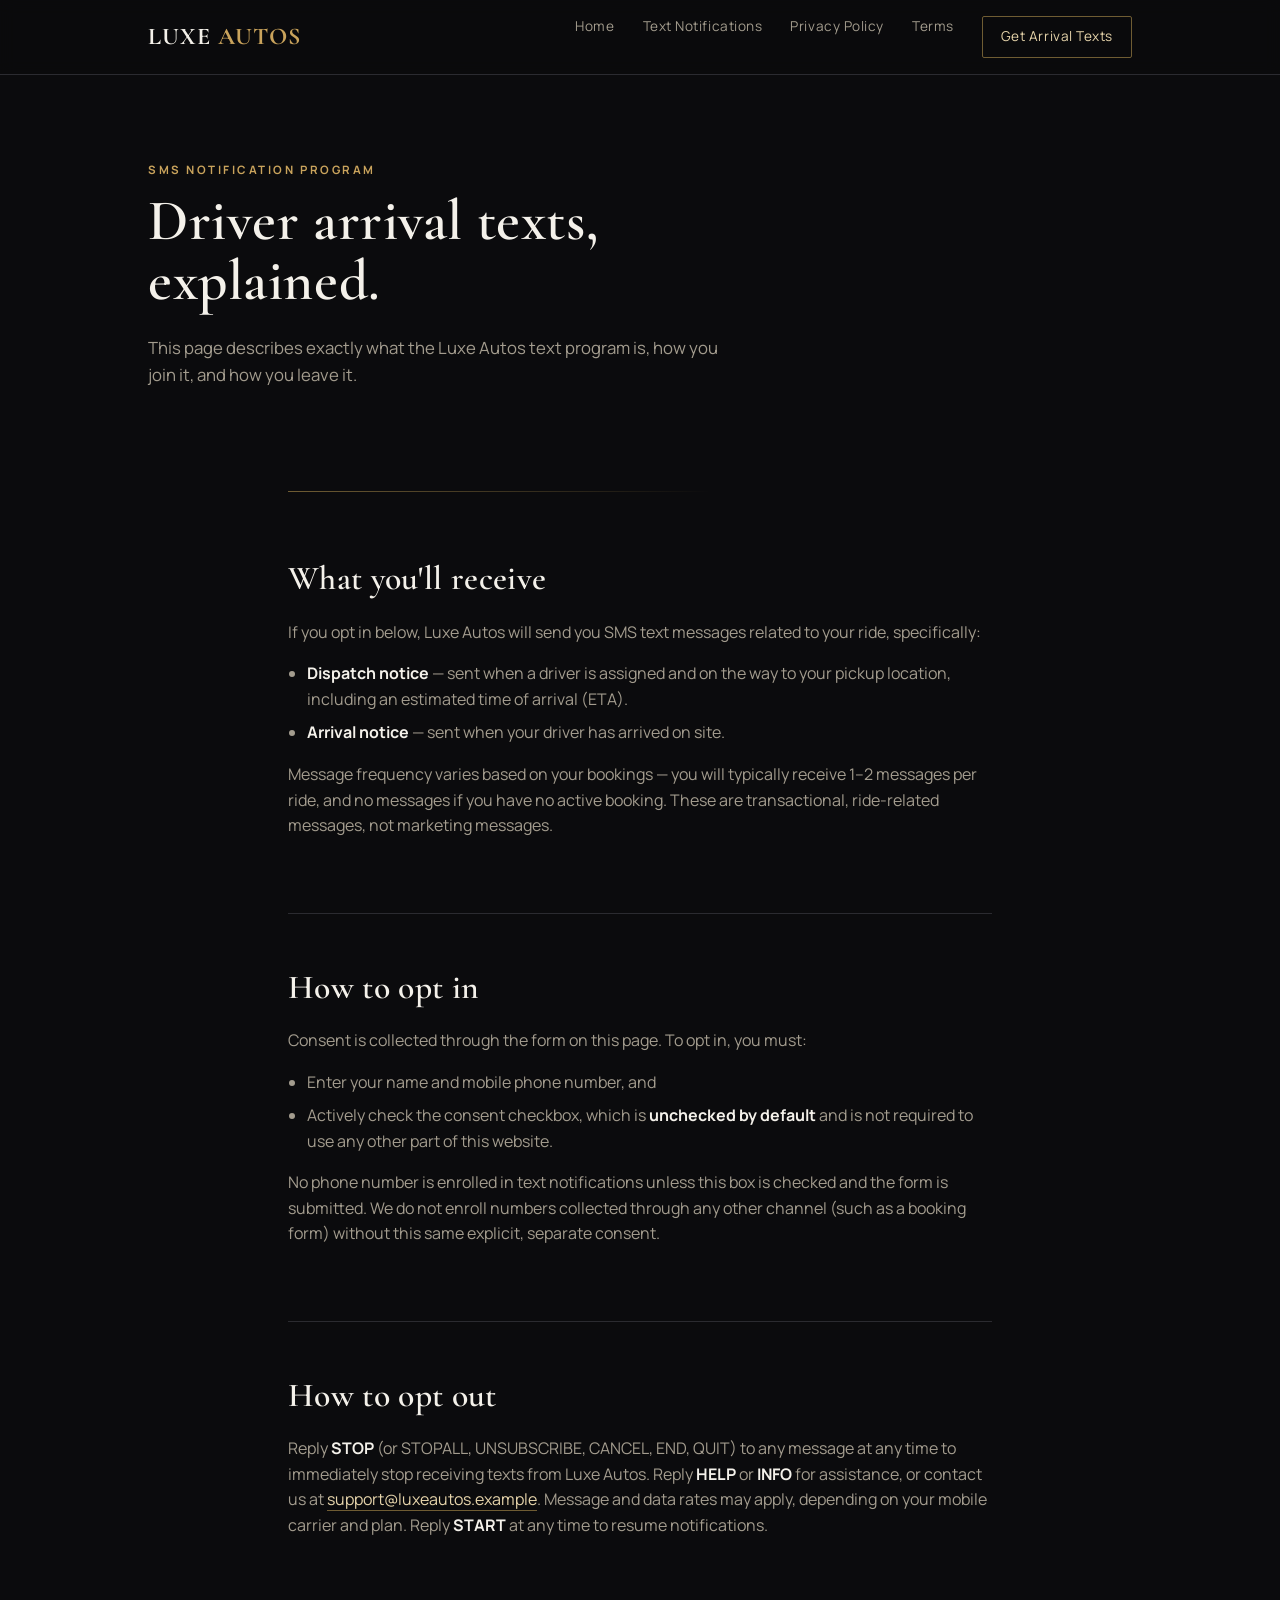
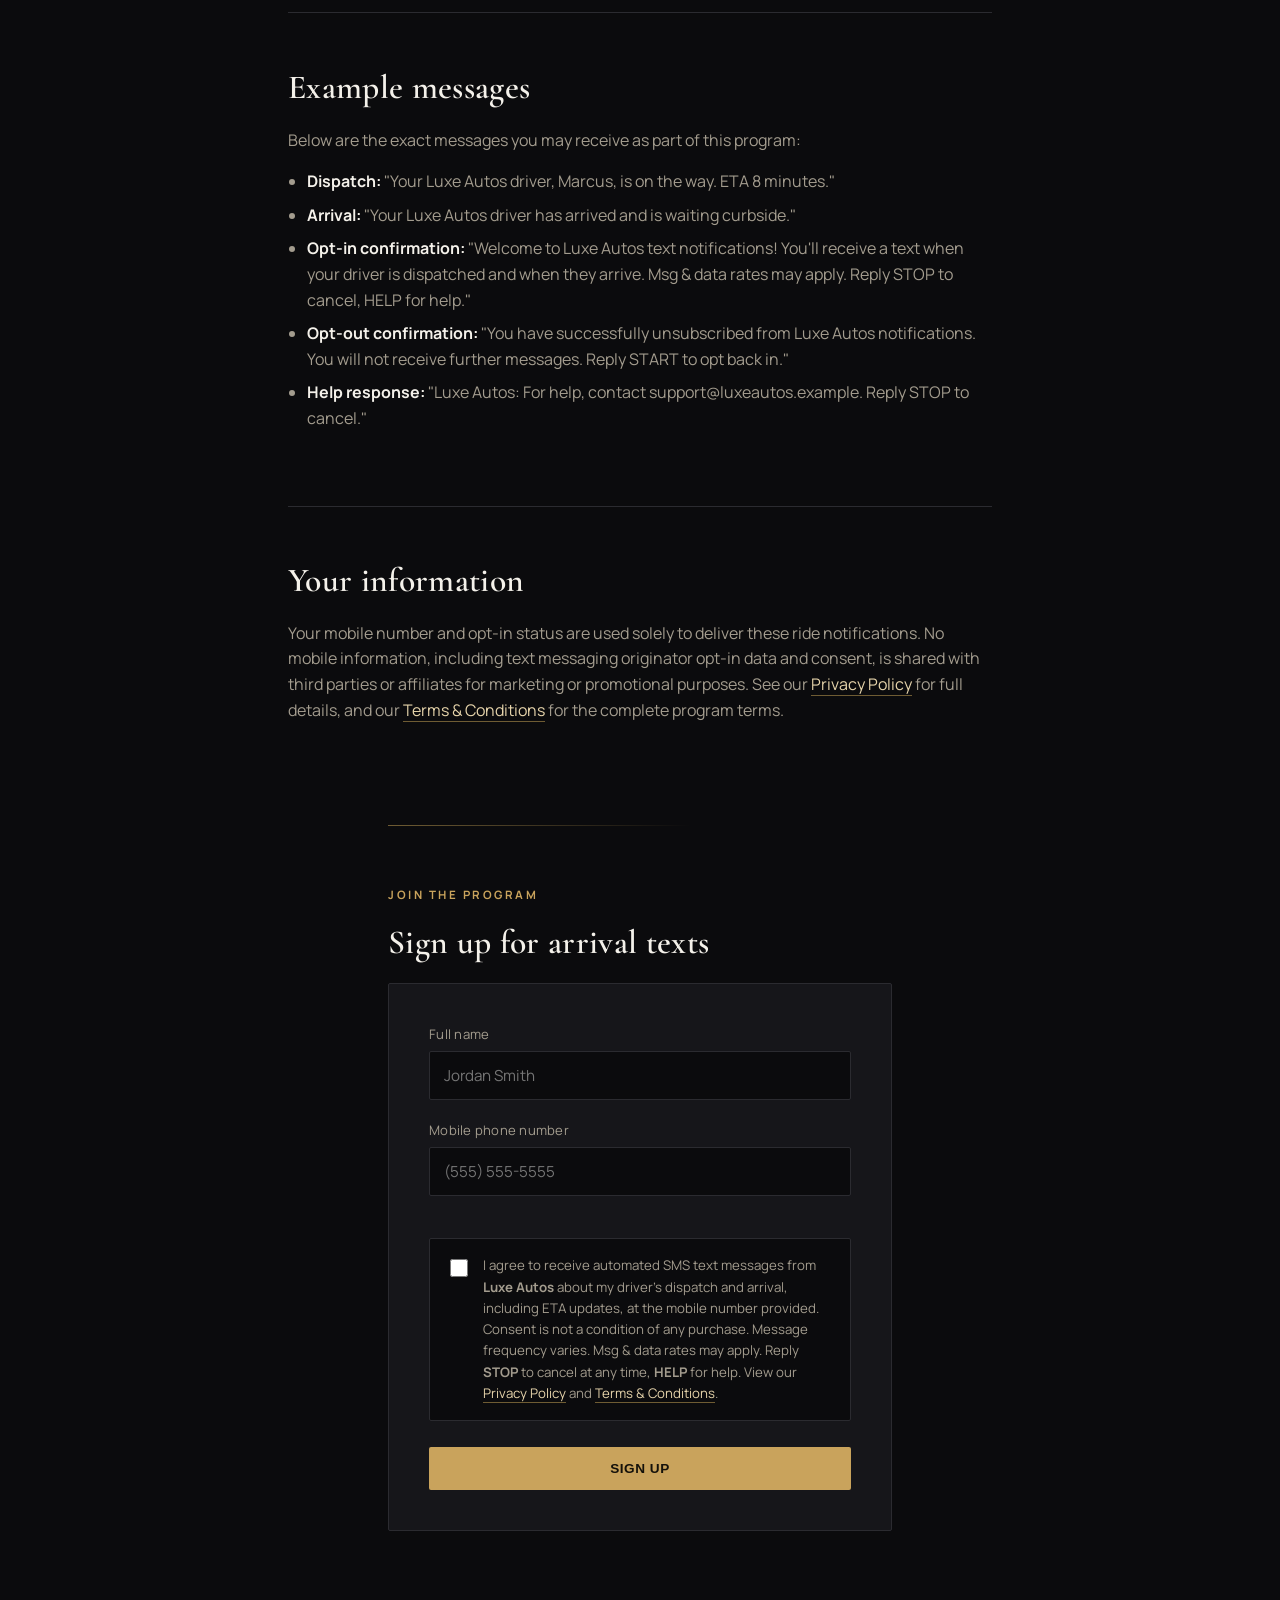
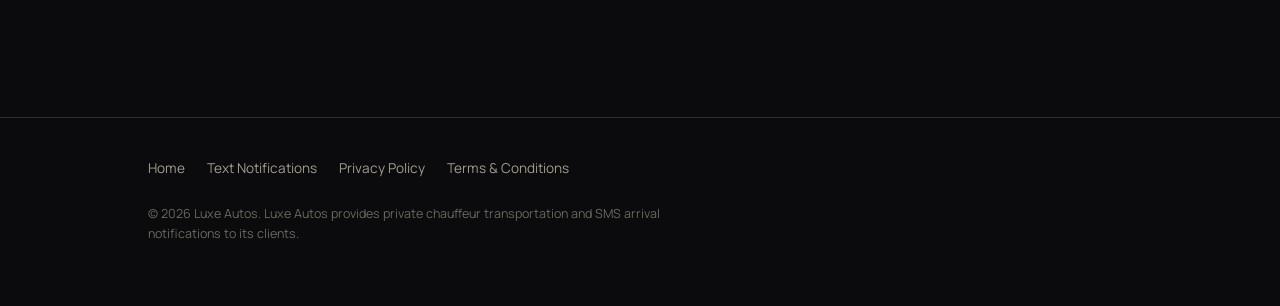
==== sms-notifications.html @ 1e7b783f "Add files via upload" ====
<!DOCTYPE html>
<html lang="en">
<head>
<meta charset="UTF-8">
<meta name="viewport" content="width=device-width, initial-scale=1.0">
<title>Text Notifications — Luxe Autos</title>
<meta name="description" content="How Luxe Autos SMS arrival notifications work, including how to opt in and opt out.">
<link rel="preconnect" href="https://fonts.googleapis.com">
<link href="https://fonts.googleapis.com/css2?family=Cormorant+Garamond:wght@500;600;700&family=Manrope:wght@400;500;700;800&display=swap" rel="stylesheet">
<link rel="stylesheet" href="styles.css">
</head>
<body>

<header class="site-header">
  <div class="wrap">
    <a href="index.html" class="brand">LUXE <span>AUTOS</span></a>
    <nav>
      <a href="index.html">Home</a>
      <a href="sms-notifications.html">Text Notifications</a>
      <a href="privacy-policy.html">Privacy Policy</a>
      <a href="terms.html">Terms</a>
      <a href="sms-notifications.html#signup" class="nav-cta">Get Arrival Texts</a>
    </nav>
  </div>
</header>

<section style="padding-bottom:0;">
  <div class="wrap">
    <p class="eyebrow">SMS Notification Program</p>
    <h1 style="max-width:680px;">Driver arrival texts, explained.</h1>
    <p style="font-size:1.05rem; max-width:600px;">This page describes exactly what the Luxe Autos text program is, how you join it, and how you leave it.</p>
  </div>
</section>

<section>
  <div class="wrap legal" style="max-width:760px;">
    <div class="divider"></div>

    <h2>What you'll receive</h2>
    <p>If you opt in below, Luxe Autos will send you SMS text messages related to your ride, specifically:</p>
    <ul>
      <li><strong>Dispatch notice</strong> — sent when a driver is assigned and on the way to your pickup location, including an estimated time of arrival (ETA).</li>
      <li><strong>Arrival notice</strong> — sent when your driver has arrived on site.</li>
    </ul>
    <p>Message frequency varies based on your bookings — you will typically receive 1–2 messages per ride, and no messages if you have no active booking. These are transactional, ride-related messages, not marketing messages.</p>

    <h2>How to opt in</h2>
    <p>Consent is collected through the form on this page. To opt in, you must:</p>
    <ul>
      <li>Enter your name and mobile phone number, and</li>
      <li>Actively check the consent checkbox, which is <strong>unchecked by default</strong> and is not required to use any other part of this website.</li>
    </ul>
    <p>No phone number is enrolled in text notifications unless this box is checked and the form is submitted. We do not enroll numbers collected through any other channel (such as a booking form) without this same explicit, separate consent.</p>

    <h2>How to opt out</h2>
    <p>Reply <strong>STOP</strong> (or STOPALL, UNSUBSCRIBE, CANCEL, END, QUIT) to any message at any time to immediately stop receiving texts from Luxe Autos. Reply <strong>HELP</strong> or <strong>INFO</strong> for assistance, or contact us at <a href="mailto:support@luxeautos.example">support@luxeautos.example</a>. Message and data rates may apply, depending on your mobile carrier and plan. Reply <strong>START</strong> at any time to resume notifications.</p>

    <h2>Example messages</h2>
    <p>Below are the exact messages you may receive as part of this program:</p>
    <ul>
      <li><strong>Dispatch:</strong> "Your Luxe Autos driver, Marcus, is on the way. ETA 8 minutes."</li>
      <li><strong>Arrival:</strong> "Your Luxe Autos driver has arrived and is waiting curbside."</li>
      <li><strong>Opt-in confirmation:</strong> "Welcome to Luxe Autos text notifications! You'll receive a text when your driver is dispatched and when they arrive. Msg &amp; data rates may apply. Reply STOP to cancel, HELP for help."</li>
      <li><strong>Opt-out confirmation:</strong> "You have successfully unsubscribed from Luxe Autos notifications. You will not receive further messages. Reply START to opt back in."</li>
      <li><strong>Help response:</strong> "Luxe Autos: For help, contact support@luxeautos.example. Reply STOP to cancel."</li>
    </ul>

    <h2>Your information</h2>
    <p>Your mobile number and opt-in status are used solely to deliver these ride notifications. No mobile information, including text messaging originator opt-in data and consent, is shared with third parties or affiliates for marketing or promotional purposes. See our <a href="privacy-policy.html">Privacy Policy</a> for full details, and our <a href="terms.html">Terms &amp; Conditions</a> for the complete program terms.</p>
  </div>
</section>

<section id="signup" style="padding-top:0;">
  <div class="wrap" style="max-width:560px;">
    <div class="divider"></div>
    <p class="eyebrow">Join the Program</p>
    <h2>Sign up for arrival texts</h2>
    <div class="form-panel">
      <form id="optin-form">
        <label for="name">Full name</label>
        <input type="text" id="name" name="name" required placeholder="Jordan Smith">

        <label for="phone">Mobile phone number</label>
        <input type="tel" id="phone" name="phone" required placeholder="(555) 555-5555">

        <div class="consent-row">
          <input type="checkbox" id="consent" name="consent" required>
          <p>
            I agree to receive automated SMS text messages from <strong>Luxe Autos</strong> about my driver's dispatch and arrival, including ETA updates, at the mobile number provided. Consent is not a condition of any purchase. Message frequency varies. Msg &amp; data rates may apply. Reply <strong>STOP</strong> to cancel at any time, <strong>HELP</strong> for help. View our <a href="privacy-policy.html" target="_blank">Privacy Policy</a> and <a href="terms.html" target="_blank">Terms &amp; Conditions</a>.
          </p>
        </div>

        <button type="submit" class="btn btn-primary" style="width:100%;">Sign Up</button>
        <p class="form-msg" id="form-msg"></p>
      </form>
    </div>
  </div>
</section>

<footer>
  <div class="wrap">
    <div class="foot-links">
      <a href="index.html">Home</a>
      <a href="sms-notifications.html">Text Notifications</a>
      <a href="privacy-policy.html">Privacy Policy</a>
      <a href="terms.html">Terms &amp; Conditions</a>
    </div>
    <p class="foot-note">© 2026 Luxe Autos. Luxe Autos provides private chauffeur transportation and SMS arrival notifications to its clients.</p>
  </div>
</footer>

<script>
document.getElementById('optin-form').addEventListener('submit', function(e){
  e.preventDefault();
  var msg = document.getElementById('form-msg');
  var consent = document.getElementById('consent').checked;
  if (!consent) {
    msg.textContent = 'Please check the consent box to sign up for text notifications.';
    msg.className = 'form-msg show';
    return;
  }
  msg.textContent = 'You\'re signed up. Watch for a confirmation text shortly.';
  msg.className = 'form-msg show ok';
  this.reset();
});
</script>

</body>
</html>
---- styles.css ----
/* Luxe Autos — shared styles */

:root {
  --bg: #0b0b0d;
  --panel: #16161a;
  --panel-2: #1d1d22;
  --line: #2b2b30;
  --text: #f4f1ea;
  --text-muted: #a39c8e;
  --accent: #c9a35c;
  --accent-soft: #e6d4ab;
  --accent-dim: #6f5c33;
  --radius: 2px;
  --max: 1040px;
}

* { box-sizing: border-box; }

html { scroll-behavior: smooth; }

body {
  margin: 0;
  background: var(--bg);
  color: var(--text);
  font-family: "Manrope", -apple-system, BlinkMacSystemFont, "Segoe UI", sans-serif;
  font-size: 16px;
  line-height: 1.6;
  -webkit-font-smoothing: antialiased;
}

h1, h2, h3, .display {
  font-family: "Cormorant Garamond", Georgia, serif;
  font-weight: 600;
  letter-spacing: 0.01em;
  color: var(--text);
  margin: 0 0 0.4em 0;
}

h1 { font-size: clamp(2.4rem, 5vw, 3.6rem); line-height: 1.05; font-weight: 600; }
h2 { font-size: clamp(1.6rem, 3vw, 2.1rem); }
h3 { font-size: 1.25rem; font-family: "Manrope", sans-serif; font-weight: 700; letter-spacing: 0.02em; }

p { color: var(--text-muted); margin: 0 0 1em 0; }

a { color: var(--accent-soft); text-decoration: none; border-bottom: 1px solid var(--accent-dim); }
a:hover { color: var(--accent); border-color: var(--accent); }

.eyebrow {
  font-size: 0.72rem;
  letter-spacing: 0.22em;
  text-transform: uppercase;
  color: var(--accent);
  font-weight: 700;
}

.wrap {
  max-width: var(--max);
  margin: 0 auto;
  padding: 0 28px;
}

/* Header */
.site-header {
  border-bottom: 1px solid var(--line);
  position: sticky;
  top: 0;
  background: rgba(11,11,13,0.92);
  backdrop-filter: blur(8px);
  z-index: 50;
}
.site-header .wrap {
  display: flex;
  align-items: center;
  justify-content: space-between;
  height: 74px;
}
.brand {
  font-family: "Cormorant Garamond", serif;
  font-size: 1.5rem;
  font-weight: 700;
  letter-spacing: 0.04em;
  color: var(--text);
  border: none;
}
.brand span { color: var(--accent); }
nav { display: flex; gap: 28px; }
nav a {
  border: none;
  font-size: 0.85rem;
  letter-spacing: 0.04em;
  color: var(--text-muted);
}
nav a:hover { color: var(--accent-soft); }
.nav-cta {
  border: 1px solid var(--accent-dim);
  padding: 9px 18px;
  border-radius: var(--radius);
  color: var(--accent-soft) !important;
}
.nav-cta:hover { border-color: var(--accent); background: rgba(201,163,92,0.08); }

/* Footer */
footer {
  border-top: 1px solid var(--line);
  margin-top: 100px;
  padding: 40px 0 50px;
}
footer .wrap {
  display: flex;
  flex-wrap: wrap;
  gap: 24px;
  justify-content: space-between;
  align-items: center;
}
.foot-links { display: flex; gap: 22px; flex-wrap: wrap; }
.foot-links a { border: none; color: var(--text-muted); font-size: 0.85rem; }
.foot-links a:hover { color: var(--accent-soft); }
.foot-note { color: #6b6760; font-size: 0.78rem; max-width: 560px; }

/* Generic section */
section { padding: 86px 0; }
.divider {
  height: 1px;
  background: linear-gradient(90deg, var(--accent-dim), transparent 60%);
  width: 100%;
  margin: 0 0 60px 0;
}

/* Buttons */
.btn {
  display: inline-block;
  border: none;
  padding: 14px 28px;
  border-radius: var(--radius);
  font-weight: 700;
  font-size: 0.85rem;
  letter-spacing: 0.04em;
  text-transform: uppercase;
  cursor: pointer;
}
.btn-primary { background: var(--accent); color: #14110a; }
.btn-primary:hover { background: var(--accent-soft); }
.btn-ghost { background: transparent; border: 1px solid var(--accent-dim); color: var(--accent-soft); }
.btn-ghost:hover { border-color: var(--accent); }

/* Legal / content pages */
.legal h2 { margin-top: 2.2em; border-top: 1px solid var(--line); padding-top: 1.4em; }
.legal h2:first-of-type { margin-top: 0; border-top: none; padding-top: 0; }
.legal ul { color: var(--text-muted); padding-left: 1.2em; }
.legal li { margin-bottom: 0.5em; }
.legal strong { color: var(--text); }
.callout {
  background: var(--panel);
  border: 1px solid var(--line);
  border-left: 3px solid var(--accent);
  padding: 22px 26px;
  border-radius: var(--radius);
  margin: 1.6em 0;
}
.callout p:last-child { margin-bottom: 0; }
.updated { color: #6b6760; font-size: 0.82rem; margin-bottom: 3em; }

/* Form */
.form-panel {
  background: var(--panel);
  border: 1px solid var(--line);
  padding: 40px;
  border-radius: var(--radius);
}
label { display: block; font-size: 0.82rem; color: var(--text-muted); margin-bottom: 6px; letter-spacing: 0.02em; }
input[type="text"], input[type="tel"], input[type="email"] {
  width: 100%;
  background: var(--bg);
  border: 1px solid var(--line);
  color: var(--text);
  padding: 13px 14px;
  border-radius: var(--radius);
  font-size: 0.95rem;
  margin-bottom: 20px;
  font-family: inherit;
}
input:focus { outline: 2px solid var(--accent); outline-offset: 1px; border-color: var(--accent); }
.consent-row {
  display: flex;
  align-items: flex-start;
  gap: 12px;
  margin: 22px 0 26px 0;
  padding: 16px;
  background: var(--bg);
  border: 1px solid var(--line);
  border-radius: var(--radius);
}
.consent-row input[type="checkbox"] {
  margin-top: 4px;
  width: 18px;
  height: 18px;
  accent-color: var(--accent);
  flex-shrink: 0;
}
.consent-row p { font-size: 0.83rem; margin: 0; color: var(--text-muted); }
.consent-row a { color: var(--accent-soft); }
.form-msg { font-size: 0.85rem; margin-top: 14px; display: none; }
.form-msg.show { display: block; }
.form-msg.ok { color: #9fd5a8; }

/* Steps */
.steps { display: grid; grid-template-columns: repeat(3, 1fr); gap: 28px; margin: 40px 0; }
.step { border: 1px solid var(--line); padding: 26px; border-radius: var(--radius); background: var(--panel); }
.step .num { font-family: "Cormorant Garamond", serif; font-size: 2.2rem; color: var(--accent); display: block; margin-bottom: 10px; }

/* Phone mockup (signature element) */
.phone-mock {
  width: 280px;
  background: #0e0e10;
  border: 1px solid var(--line);
  border-radius: 28px;
  padding: 18px;
  box-shadow: 0 30px 60px -20px rgba(0,0,0,0.6);
}
.phone-mock .screen {
  background: linear-gradient(180deg, #19191d, #0e0e10);
  border-radius: 16px;
  padding: 18px 14px;
  min-height: 280px;
}
.phone-mock .bubble {
  background: var(--panel-2);
  border: 1px solid var(--line);
  border-radius: 14px;
  padding: 13px 15px;
  font-size: 0.84rem;
  color: var(--text);
  margin-bottom: 10px;
  line-height: 1.5;
}
.phone-mock .bubble strong { color: var(--accent-soft); }
.phone-mock .sender {
  font-size: 0.7rem;
  color: var(--text-muted);
  letter-spacing: 0.05em;
  text-transform: uppercase;
  margin-bottom: 14px;
}

.hero-grid {
  display: grid;
  grid-template-columns: 1.1fr 0.9fr;
  gap: 60px;
  align-items: center;
}

@media (max-width: 860px) {
  nav { display: none; }
  .hero-grid { grid-template-columns: 1fr; }
  .steps { grid-template-columns: 1fr; }
  .phone-mock { margin: 0 auto; }
}
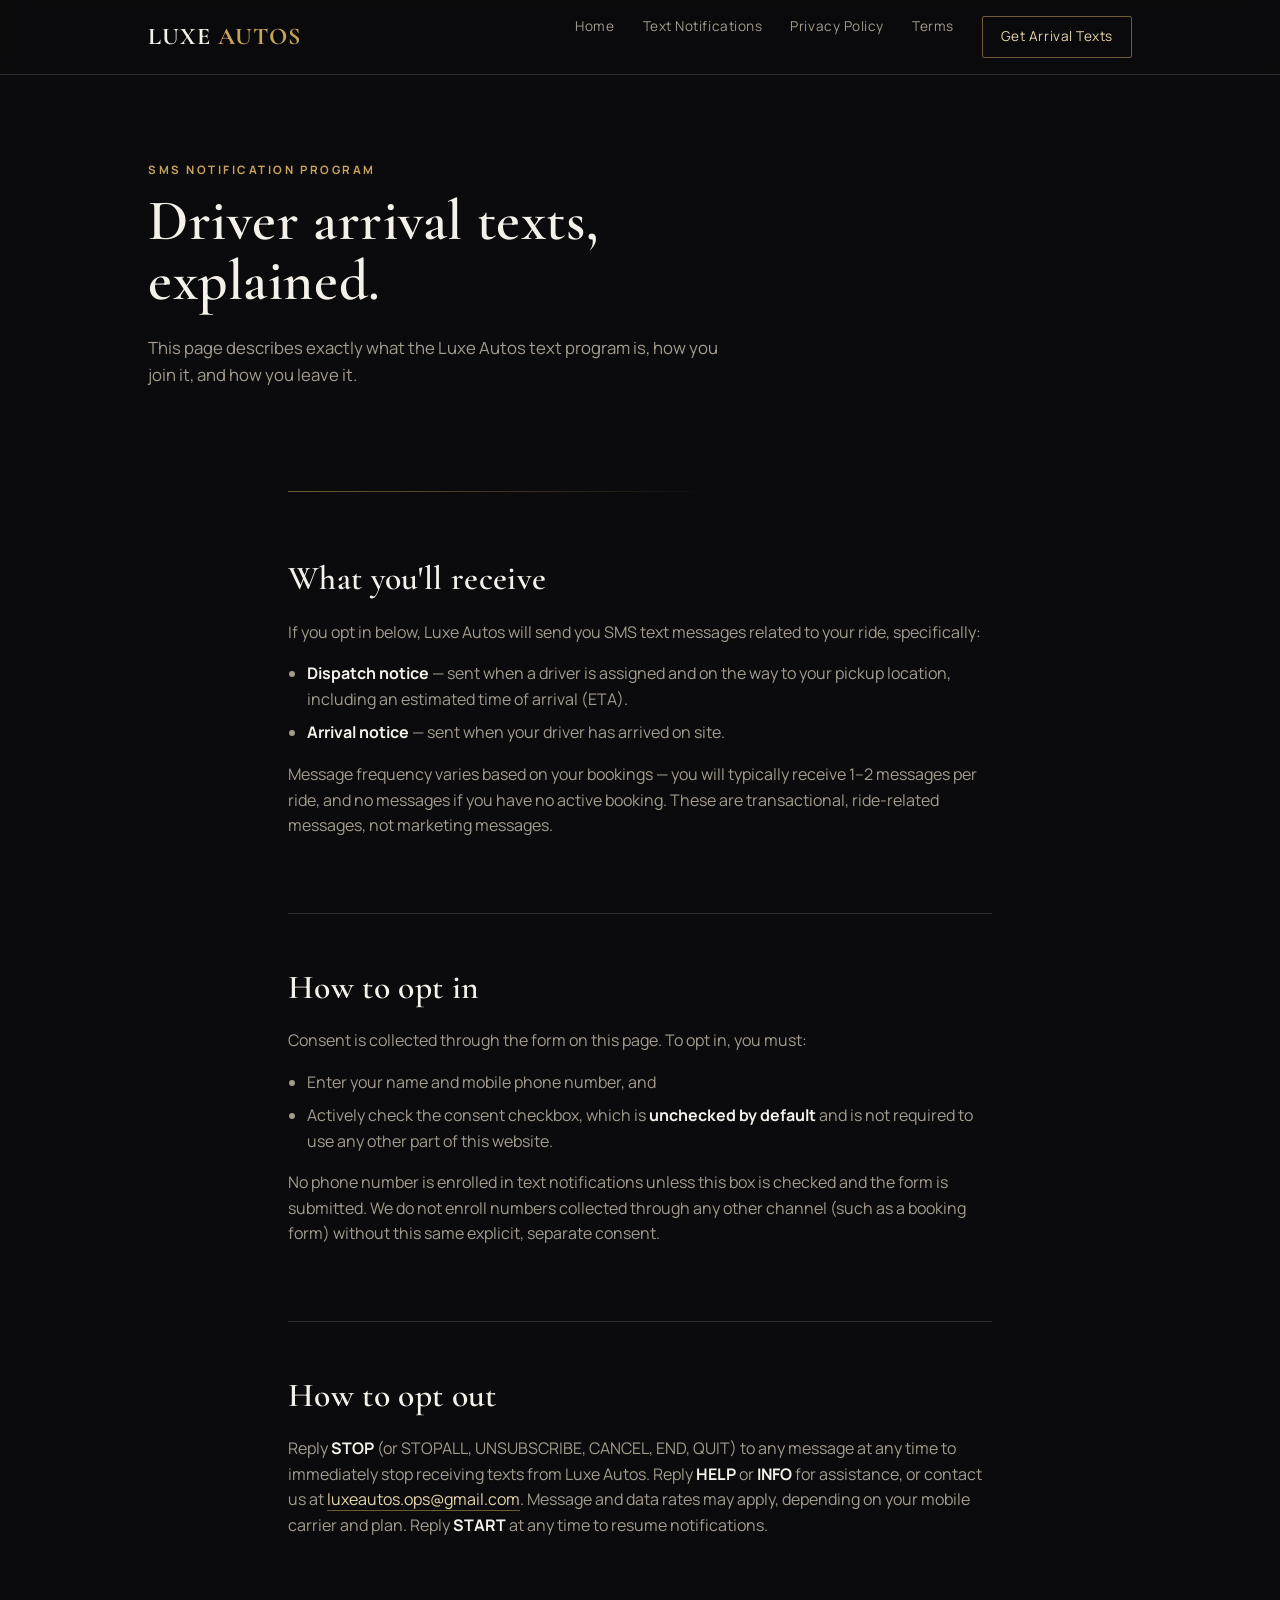
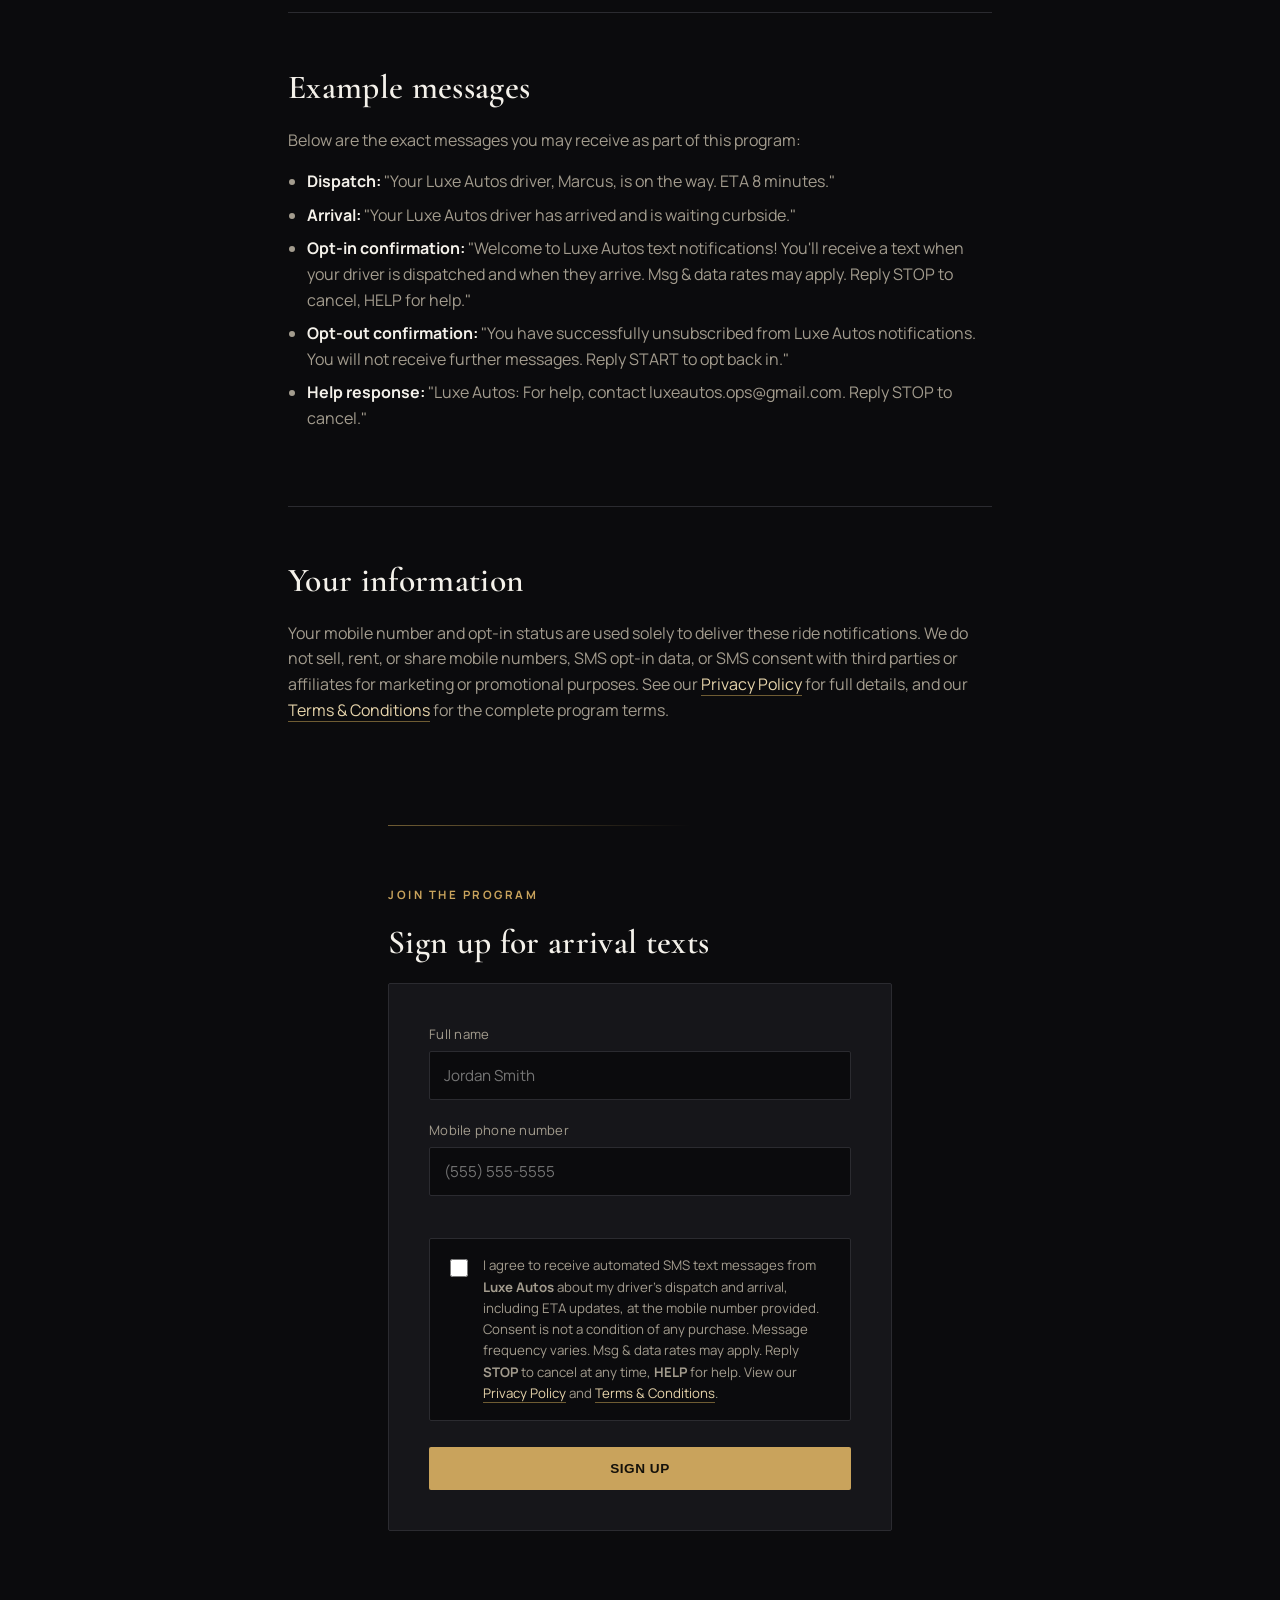
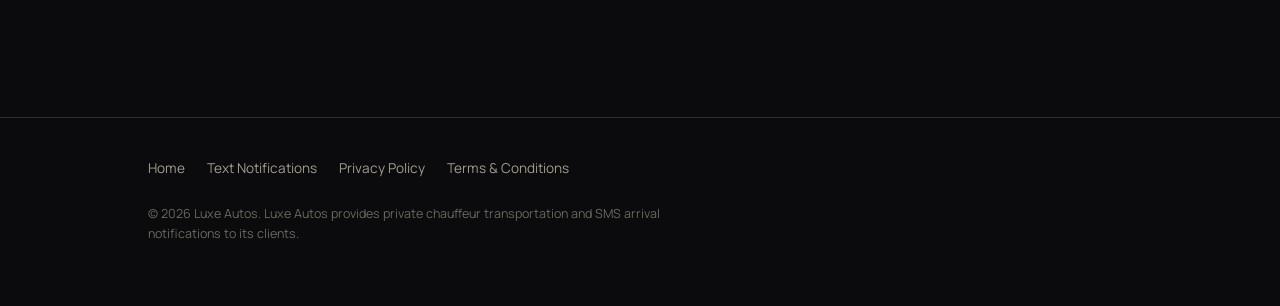
==== commit 1a88625b: "Add files via upload" ====
--- a/sms-notifications.html
+++ b/sms-notifications.html
@@ -53,7 +53,7 @@
     <p>No phone number is enrolled in text notifications unless this box is checked and the form is submitted. We do not enroll numbers collected through any other channel (such as a booking form) without this same explicit, separate consent.</p>
 
     <h2>How to opt out</h2>
-    <p>Reply <strong>STOP</strong> (or STOPALL, UNSUBSCRIBE, CANCEL, END, QUIT) to any message at any time to immediately stop receiving texts from Luxe Autos. Reply <strong>HELP</strong> or <strong>INFO</strong> for assistance, or contact us at <a href="mailto:support@luxeautos.example">support@luxeautos.example</a>. Message and data rates may apply, depending on your mobile carrier and plan. Reply <strong>START</strong> at any time to resume notifications.</p>
+    <p>Reply <strong>STOP</strong> (or STOPALL, UNSUBSCRIBE, CANCEL, END, QUIT) to any message at any time to immediately stop receiving texts from Luxe Autos. Reply <strong>HELP</strong> or <strong>INFO</strong> for assistance, or contact us at <a href="mailto:luxeautos.ops@gmail.com">luxeautos.ops@gmail.com</a>. Message and data rates may apply, depending on your mobile carrier and plan. Reply <strong>START</strong> at any time to resume notifications.</p>
 
     <h2>Example messages</h2>
     <p>Below are the exact messages you may receive as part of this program:</p>
@@ -62,11 +62,11 @@
       <li><strong>Arrival:</strong> "Your Luxe Autos driver has arrived and is waiting curbside."</li>
       <li><strong>Opt-in confirmation:</strong> "Welcome to Luxe Autos text notifications! You'll receive a text when your driver is dispatched and when they arrive. Msg &amp; data rates may apply. Reply STOP to cancel, HELP for help."</li>
       <li><strong>Opt-out confirmation:</strong> "You have successfully unsubscribed from Luxe Autos notifications. You will not receive further messages. Reply START to opt back in."</li>
-      <li><strong>Help response:</strong> "Luxe Autos: For help, contact support@luxeautos.example. Reply STOP to cancel."</li>
+      <li><strong>Help response:</strong> "Luxe Autos: For help, contact luxeautos.ops@gmail.com. Reply STOP to cancel."</li>
     </ul>
 
     <h2>Your information</h2>
-    <p>Your mobile number and opt-in status are used solely to deliver these ride notifications. No mobile information, including text messaging originator opt-in data and consent, is shared with third parties or affiliates for marketing or promotional purposes. See our <a href="privacy-policy.html">Privacy Policy</a> for full details, and our <a href="terms.html">Terms &amp; Conditions</a> for the complete program terms.</p>
+    <p>Your mobile number and opt-in status are used solely to deliver these ride notifications. We do not sell, rent, or share mobile numbers, SMS opt-in data, or SMS consent with third parties or affiliates for marketing or promotional purposes. See our <a href="privacy-policy.html">Privacy Policy</a> for full details, and our <a href="terms.html">Terms &amp; Conditions</a> for the complete program terms.</p>
   </div>
 </section>
 
